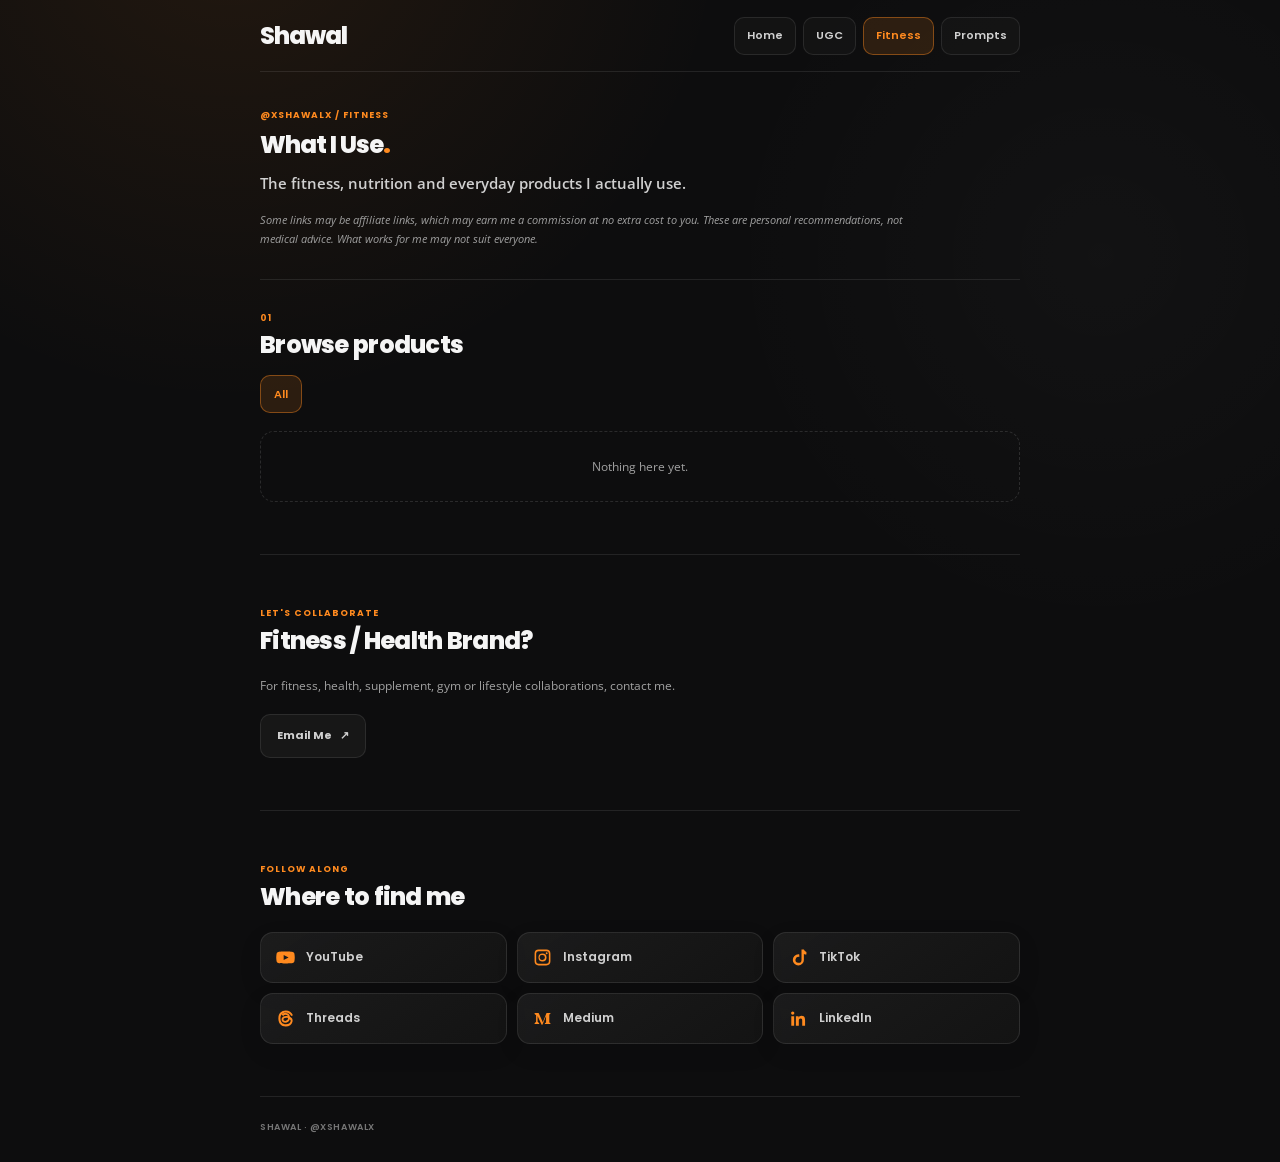
==== fitness/index.html @ 99499e36 "Add data-driven Fitness page and shared four-section navigation" ====
<!doctype html>
<html lang="en">
<head>
  <meta charset="utf-8">
  <meta name="viewport" content="width=device-width, initial-scale=1, viewport-fit=cover">
  <title>Fitness Products I Use | Shawal</title>
  <meta name="description" content="The fitness, nutrition, skincare and everyday products Shawal personally uses and recommends, with direct shopping links.">
  <meta name="author" content="Shawal @xshawalx">
  <meta name="theme-color" content="#0d0d0e">
  <meta name="color-scheme" content="dark">
  <link rel="canonical" href="https://xshawalx.github.io/fitness/">
  <meta property="og:type" content="website">
  <meta property="og:site_name" content="Shawal">
  <meta property="og:title" content="What I Use | Shawal Fitness">
  <meta property="og:description" content="Fitness, nutrition, skincare and everyday products I actually use and recommend.">
  <meta property="og:url" content="https://xshawalx.github.io/fitness/">
  <meta property="og:image" content="https://xshawalx.github.io/assets/social-preview.png">
  <meta property="og:image:alt" content="Shawal (@xshawalx)">
  <meta name="twitter:card" content="summary_large_image">
  <meta name="twitter:title" content="What I Use | Shawal Fitness">
  <meta name="twitter:description" content="My personal fitness, nutrition and skincare recommendations.">
  <meta name="twitter:image" content="https://xshawalx.github.io/assets/social-preview.png">
  <link rel="icon" href="/favicon-shawal.svg" type="image/svg+xml">
  <link rel="preconnect" href="https://fonts.googleapis.com">
  <link rel="preconnect" href="https://fonts.gstatic.com" crossorigin>
  <link href="https://fonts.googleapis.com/css2?family=Open+Sans:wght@400;600;700&family=Poppins:wght@500;600;700;800&display=swap" rel="stylesheet">
  <link rel="stylesheet" href="/styles-v3.css">
  <link rel="stylesheet" href="/assets/css/shared-nav.css">
  <link rel="stylesheet" href="/fitness/styles.css">
  <script src="/links.js" defer></script>
  <script src="/app.js" defer></script>
  <script src="/fitness/data/catalog.js" defer></script>
  <script src="/fitness/fitness.js" defer></script>
  <script type="application/ld+json">
  {
    "@context":"https://schema.org",
    "@type":"CollectionPage",
    "name":"What I Use | Shawal Fitness",
    "description":"Personal fitness, nutrition and skincare product recommendations from Shawal.",
    "url":"https://xshawalx.github.io/fitness/",
    "author":{"@type":"Person","name":"Shawal","url":"https://xshawalx.github.io/"}
  }
  </script>
</head>
<body>
  <a class="skip-link" href="#main">Skip to main content</a>
  <div class="ambient ambient-one" aria-hidden="true"></div>
  <div class="ambient ambient-two" aria-hidden="true"></div>
  <div class="page-shell">
    <header class="topbar xs-header" aria-label="Site header">
      <a class="xs-wordmark" href="/" aria-label="Shawal home">Shawal</a>
      <nav class="xs-nav" aria-label="Primary navigation">
        <a href="/">Home</a>
        <a href="/ugc/">UGC</a>
        <a href="/fitness/" aria-current="page">Fitness</a>
        <a href="/prompts/">Prompts</a>
      </nav>
    </header>

    <main id="main">
      <section class="hero fitness-hero" aria-labelledby="fitness-title">
        <p class="eyebrow">@xshawalx / FITNESS</p>
        <h1 id="fitness-title">What I Use<span aria-hidden="true">.</span></h1>
        <p class="intro">The fitness, nutrition and everyday products I actually use.</p>
        <p class="fitness-disclosure"><em>Some links may be affiliate links, which may earn me a commission at no extra cost to you. These are personal recommendations, not medical advice. What works for me may not suit everyone.</em></p>
      </section>

      <section id="products" class="section fitness-products" aria-labelledby="products-title">
        <div class="section-heading">
          <p class="section-index" aria-hidden="true">01</p>
          <h2 id="products-title">Browse products</h2>
        </div>
        <div id="category-filters" class="fitness-filters" role="group" aria-label="Filter products by category">
          <button type="button" class="fitness-filter" aria-pressed="true">All</button>
        </div>
        <div id="product-grid" class="fitness-grid" aria-live="polite"></div>
        <p id="product-empty" class="fitness-empty" role="status">Nothing here yet.</p>
        <noscript><p class="noscript-note">Enable JavaScript to browse products and open the original purchase links.</p></noscript>
      </section>

      <section id="fitness-services" class="section fitness-services" aria-labelledby="services-title" hidden>
        <div class="section-heading">
          <p class="section-index" aria-hidden="true">02</p>
          <h2 id="services-title">Fitness Services &amp; Referrals</h2>
        </div>
        <div id="service-grid" class="fitness-grid"></div>
      </section>

      <section class="section fitness-collab" aria-labelledby="collab-title">
        <div class="section-heading">
          <p class="section-index" aria-hidden="true">LET'S COLLABORATE</p>
          <h2 id="collab-title">Fitness / Health Brand?</h2>
        </div>
        <p>For fitness, health, supplement, gym or lifestyle collaborations, contact me.</p>
        <a class="fitness-cta fitness-cta--outline" href="mailto:xshawalx@gmail.com?subject=Fitness%20Brand%20Collaboration">Email Me <span aria-hidden="true">↗</span></a>
      </section>

      <section class="section fitness-social" aria-labelledby="social-title">
        <div class="section-heading">
          <p class="section-index" aria-hidden="true">FOLLOW ALONG</p>
          <h2 id="social-title">Where to find me</h2>
        </div>
        <div id="social-links" class="social-grid" aria-label="Shawal's public profiles"></div>
        <noscript><p class="noscript-note">Find @xshawalx on YouTube, Instagram, TikTok, Threads and Medium, or Mohd Noor Shawal on LinkedIn.</p></noscript>
      </section>
    </main>
    <footer class="footer"><p>Shawal <span aria-hidden="true">·</span> @xshawalx</p></footer>
  </div>
</body>
</html>
---- styles-v3.css ----
:root {
  --bg: #0d0d0e;
  --surface: #121212;
  --card: #171717;
  --card-2: #1d1d1d;
  --line: rgba(255,255,255,.09);
  --ink: #f5f5f5;
  --muted: #a0a0a0;
  --soft: #d0d0d0;
  --accent: #ff8a1f;
  --accent-soft: rgba(255,138,31,.13);
  --shadow: 0 16px 44px rgba(0,0,0,.22);

  --content-max: 760px;
  --heading-size: 24px;
  --radius-card: 18px;
  --radius-control: 11px;
  --radius-pill: 999px;

  --space-1: 6px;
  --space-2: 9px;
  --space-3: 13px;
  --space-4: 18px;
  --space-5: 24px;
  --space-6: 34px;
  --space-7: 48px;
  --space-8: 68px;

  --motion-fast: 160ms;
  --motion-base: 220ms;
  --ease: cubic-bezier(.2,.8,.2,1);
}

* { box-sizing: border-box; }

html {
  background: var(--bg);
  scroll-behavior: smooth;
}

body {
  margin: 0;
  min-width: 0;
  min-height: 100vh;
  overflow-x: hidden;
  background:
    radial-gradient(circle at 18% -8%, rgba(255,138,31,.09), transparent 31rem),
    radial-gradient(circle at 86% 22%, rgba(255,255,255,.025), transparent 24rem),
    var(--bg);
  color: var(--ink);
  font-family: "Open Sans", Arial, sans-serif;
  font-size: 16px;
  line-height: 1.6;
  -webkit-font-smoothing: antialiased;
  text-rendering: optimizeLegibility;
}

a {
  color: inherit;
  text-decoration: none;
  -webkit-tap-highlight-color: transparent;
}

a:focus-visible,
[role="link"]:focus-visible {
  outline: 2px solid var(--accent);
  outline-offset: 3px;
}

::selection {
  background: var(--accent);
  color: #17120d;
}

.ambient {
  position: fixed;
  z-index: -1;
  pointer-events: none;
  border-radius: 50%;
  filter: blur(90px);
  opacity: .16;
}

.ambient-one {
  width: 22rem;
  height: 22rem;
  top: -10rem;
  left: -8rem;
  background: var(--accent);
}

.ambient-two {
  width: 18rem;
  height: 18rem;
  top: 34rem;
  right: -10rem;
  background: #6d6258;
  opacity: .08;
}

.skip-link {
  position: fixed;
  z-index: 100;
  top: 12px;
  left: 12px;
  padding: 9px 13px;
  border-radius: 9px;
  background: var(--accent);
  color: #17120d;
  font: 700 12px "Poppins", sans-serif;
  transform: translateY(-180%);
  transition: transform var(--motion-fast) var(--ease);
}

.skip-link:focus { transform: translateY(0); }

.page-shell {
  width: min(calc(100% - 40px), var(--content-max));
  margin-inline: auto;
  padding-bottom: max(28px, env(safe-area-inset-bottom));
}

.topbar {
  min-height: 72px;
  display: flex;
  align-items: center;
  justify-content: space-between;
  gap: 18px;
  border-bottom: 1px solid var(--line);
}

.wordmark {
  font: 800 var(--heading-size)/1 "Poppins", sans-serif;
  letter-spacing: -.04em;
  color: var(--ink);
}

.wordmark:hover { color: var(--accent); }

.mini-nav {
  display: flex;
  align-items: center;
  gap: 7px;
}

.mini-nav a {
  min-height: 38px;
  display: inline-flex;
  align-items: center;
  padding: 0 12px;
  border: 1px solid var(--line);
  border-radius: 10px;
  background: rgba(23,23,23,.72);
  color: var(--soft);
  font: 600 11px "Poppins", sans-serif;
  transition: color var(--motion-fast), border-color var(--motion-fast), background var(--motion-fast);
}

.mini-nav a:hover {
  color: var(--accent);
  border-color: rgba(255,138,31,.42);
  background: var(--accent-soft);
}

.hero {
  padding: 48px 0 46px;
  border-bottom: 1px solid var(--line);
}

.eyebrow,
.project-kicker,
.section-index {
  margin: 0;
  color: var(--accent);
  font: 700 9px/1.4 "Poppins", sans-serif;
  letter-spacing: .11em;
  text-transform: uppercase;
}

.hero h1 {
  margin: 9px 0 0;
  font: 800 var(--heading-size)/1.15 "Poppins", sans-serif;
  letter-spacing: -.04em;
  color: var(--ink);
}

.hero h1 span { color: var(--accent); }

.intro {
  max-width: none;
  margin: 14px 0 0;
  color: var(--soft);
  font: 600 .9rem/1.6 "Open Sans", sans-serif;
  white-space: nowrap;
}

.section {
  padding: 52px 0;
  border-bottom: 1px solid var(--line);
}

.section-heading {
  display: flex;
  flex-direction: column;
  align-items: flex-start;
  gap: 7px;
  margin-bottom: 20px;
}

.section-heading h2,
.support h2 {
  margin: 0;
  color: var(--ink);
  font: 800 var(--heading-size)/1.2 "Poppins", sans-serif;
  letter-spacing: -.03em;
}

.social-grid {
  display: grid;
  grid-template-columns: repeat(2, minmax(0,1fr));
  gap: 10px;
}

.social-link {
  min-width: 0;
  min-height: 58px;
  display: flex;
  align-items: center;
  gap: 11px;
  padding: 0 15px;
  border: 1px solid var(--line);
  border-radius: 13px;
  background: linear-gradient(145deg, rgba(29,29,29,.92), rgba(20,20,20,.96));
  color: var(--soft);
  box-shadow: 0 8px 24px rgba(0,0,0,.08);
  font: 600 12px "Poppins", sans-serif;
  transition: transform var(--motion-base) var(--ease), color var(--motion-fast), border-color var(--motion-fast), background var(--motion-fast);
}

.social-link:hover {
  transform: translateY(-2px);
  color: var(--ink);
  border-color: rgba(255,138,31,.38);
  background: linear-gradient(145deg, rgba(255,138,31,.12), rgba(23,23,23,.98));
}

.social-icon {
  width: 19px;
  height: 19px;
  flex: 0 0 auto;
  color: var(--accent);
}

.social-label {
  min-width: 0;
  overflow: hidden;
  text-overflow: ellipsis;
  white-space: nowrap;
}

.project-grid {
  display: grid;
  gap: 14px;
}

.project-card {
  min-height: 0;
  display: flex;
  flex-direction: column;
  justify-content: flex-start;
  gap: 16px;
  padding: 20px;
  overflow: hidden;
  position: relative;
  border: 1px solid var(--line);
  border-radius: var(--radius-card);
  background: linear-gradient(145deg, var(--card), #141414);
  box-shadow: var(--shadow);
  transition: transform var(--motion-base) var(--ease), border-color var(--motion-fast), background var(--motion-base);
}

.project-card::after {
  content: "";
  position: absolute;
  width: 140px;
  height: 140px;
  right: -70px;
  top: -70px;
  border-radius: 50%;
  background: var(--accent);
  filter: blur(55px);
  opacity: 0;
  transition: opacity var(--motion-base);
  pointer-events: none;
}

.project-card--featured {
  background:
    linear-gradient(145deg, rgba(255,138,31,.10), rgba(23,23,23,.98) 52%),
    var(--card);
}

.project-card:hover {
  transform: translateY(-3px);
  border-color: rgba(255,138,31,.38);
}

.project-card:hover::after { opacity: .14; }

.project-card h3 {
  margin: 8px 0 8px;
  color: var(--ink);
  font-family: "Poppins", sans-serif;
  font-size: var(--heading-size);
  font-weight: 800;
  line-height: 1.2;
  letter-spacing: -.03em;
}

.project-card p:not(.project-kicker) {
  max-width: 31rem;
  margin: 0;
  color: var(--muted);
  font-size: 12px;
  line-height: 1.65;
}

.project-cta {
  margin-top: 2px;
  display: flex;
  align-items: center;
  justify-content: space-between;
  gap: 12px;
  color: var(--soft);
  font: 700 11px "Poppins", sans-serif;
}

.project-card:hover .project-cta { color: var(--accent); }

.support {
  display: grid;
  gap: 22px;
  padding: 52px 0;
  border-bottom: 1px solid var(--line);
}

.support .section-index { margin-bottom: 7px; }

.support p:not(.section-index) {
  max-width: 460px;
  margin: 10px 0 0;
  color: var(--muted);
  font-size: 12px;
  line-height: 1.65;
}

.support-actions {
  display: flex;
  flex-wrap: wrap;
  gap: 9px;
}

.support-link {
  min-height: 42px;
  display: inline-flex;
  align-items: center;
  justify-content: center;
  gap: 7px;
  padding: 0 15px;
  border: 1px solid var(--line);
  border-radius: 10px;
  background: var(--card);
  color: var(--soft);
  font: 700 10px "Poppins", sans-serif;
  transition: color var(--motion-fast), border-color var(--motion-fast), background var(--motion-fast), transform var(--motion-fast);
}

.support-link--primary {
  border-color: var(--accent);
  background: var(--accent);
  color: #17120d;
}

.support-link:hover {
  transform: translateY(-2px);
  color: var(--accent);
  border-color: var(--accent);
  background: var(--accent-soft);
}

.support-link--primary:hover {
  color: var(--ink);
  background: rgba(255,138,31,.16);
}

.noscript-note {
  margin: 0;
  padding: 14px;
  border: 1px solid var(--line);
  border-radius: 12px;
  background: var(--card);
  color: var(--muted);
  font-size: 12px;
}

.footer {
  padding: 24px 0 0;
  color: #777;
  font: 600 9px "Poppins", sans-serif;
  letter-spacing: .06em;
  text-transform: uppercase;
}

.footer p { margin: 0; }

@media (min-width: 640px) {
  .social-grid {
    grid-template-columns: repeat(3, minmax(0,1fr));
  }

  .project-grid {
    grid-template-columns: repeat(2, minmax(0,1fr));
  }

  .support {
    grid-template-columns: minmax(0,1fr) auto;
    align-items: end;
  }

  .support-actions {
    justify-content: flex-end;
    max-width: 330px;
  }
}

@media (max-width: 420px) {
  :root { --heading-size: 22px; }

  .page-shell {
    width: min(calc(100% - 28px), var(--content-max));
  }

  .topbar { min-height: 68px; }

  .mini-nav a {
    min-height: 36px;
    padding-inline: 10px;
    font-size: 10px;
  }

  .hero {
    padding: 42px 0 40px;
  }

  .intro {
    font-size: .88rem;
    white-space: normal;
  }

  .section,
  .support {
    padding: 42px 0;
  }

  .social-grid {
    grid-template-columns: 1fr 1fr;
  }

  .social-link {
    min-height: 54px;
    padding-inline: 13px;
  }

  .project-card {
    padding: 18px;
  }

  .support-actions {
    display: grid;
    grid-template-columns: 1fr;
  }

  .support-link { width: 100%; }
}

@media (max-width: 340px) {
  .social-grid { grid-template-columns: 1fr; }

  .mini-nav { gap: 4px; }
  .mini-nav a { padding-inline: 8px; }
}

@media (prefers-reduced-motion: reduce) {
  html { scroll-behavior: auto; }

  *,
  *::before,
  *::after {
    scroll-behavior: auto !important;
    transition-duration: .01ms !important;
    animation-duration: .01ms !important;
    animation-iteration-count: 1 !important;
  }
}
---- assets/css/shared-nav.css ----
/* One shared header/navigation across Home, UGC, Fitness and Prompts.
   Hosted by the root Pages site: /assets/css/shared-nav.css
   Keep the same classes and markup across all four sections. */
.xs-header,
.site-header.xs-header,
.topbar.xs-header {
  box-sizing: border-box;
  width: min(calc(100% - 40px), 760px);
  margin-inline: auto;
  min-height: 72px;
  height: auto;
  padding: 0;
  display: flex;
  flex-direction: row;
  flex-wrap: nowrap;
  align-items: center;
  justify-content: space-between;
  gap: 16px;
  border: 0;
  border-bottom: 1px solid rgba(255,255,255,.09);
  background: transparent;
  position: relative;
  z-index: 20;
}
.topbar.xs-header { width: 100%; }
.xs-header .xs-wordmark {
  display: inline-flex;
  align-items: center;
  flex: 0 0 auto;
  width: auto;
  min-width: 0;
  margin: 0;
  color: #f5f5f5;
  font: 800 24px/1 "Poppins", Arial, sans-serif;
  letter-spacing: -.04em;
  text-transform: none;
  white-space: nowrap;
  text-decoration: none;
}
.xs-header .xs-wordmark:hover { color: #ff8a1f; }
.xs-header .xs-nav {
  display: flex;
  align-items: center;
  gap: 7px;
  margin: 0;
  flex: 0 1 auto;
  min-width: 0;
}
.xs-header .xs-nav a {
  box-sizing: border-box;
  position: static;
  display: inline-flex;
  align-items: center;
  justify-content: center;
  flex: 0 0 auto;
  min-height: 38px;
  padding: 0 12px;
  border: 1px solid rgba(255,255,255,.09);
  border-radius: 10px;
  background: rgba(23,23,23,.72);
  color: #d0d0d0;
  font: 600 11px/1.2 "Poppins", Arial, sans-serif;
  letter-spacing: 0;
  white-space: nowrap;
  text-transform: none;
  text-decoration: none;
  transition: color 160ms, border-color 160ms, background 160ms;
}
.xs-header .xs-nav a::after { content: none; display: none; }
.xs-header .xs-nav a:hover,
.xs-header .xs-nav a[aria-current="page"] {
  border-color: rgba(255,138,31,.42);
  background: rgba(255,138,31,.13);
  color: #ff8a1f;
}
.xs-header .xs-nav a:focus-visible,
.xs-header .xs-wordmark:focus-visible {
  outline: 2px solid #ff8a1f;
  outline-offset: 3px;
}
@media (max-width: 520px) {
  .xs-header,
  .site-header.xs-header,
  .topbar.xs-header {
    width: min(calc(100% - 28px), 760px);
    min-height: 0;
    padding-block: 15px 12px;
    flex-wrap: wrap;
    align-items: center;
    gap: 13px 0;
  }
  .topbar.xs-header { width: 100%; }
  .xs-header .xs-wordmark { font-size: 22px; }
  .xs-header .xs-nav {
    width: 100%;
    display: grid;
    grid-template-columns: repeat(4, minmax(0, 1fr));
    gap: 5px;
  }
  .xs-header .xs-nav a {
    min-width: 0;
    min-height: 40px;
    padding: 0 4px;
    font-size: 10px;
  }
}
@media (max-width: 340px) {
  .xs-header .xs-nav { gap: 4px; }
  .xs-header .xs-nav a { font-size: 9px; padding: 0 2px; }
}
@media (prefers-reduced-motion: reduce) {
  .xs-header .xs-nav a { transition: none; }
}
---- fitness/styles.css ----
/* Extends the root homepage design tokens; no separate brand palette. */
.fitness-hero { padding: 37px 0 30px; }
.fitness-hero .intro { white-space: normal; font-size: .91rem; max-width: 36rem; }
.fitness-disclosure { max-width: 42rem; margin: 16px 0 0; color: var(--muted); font: 400 11px/1.7 "Open Sans",sans-serif; }
.fitness-products { padding-top: 32px; }
.fitness-products .section-heading { margin-bottom: 15px; }
.fitness-filters { display: flex; flex-wrap: wrap; gap: 7px; margin: 0 0 18px; }
.fitness-filter { min-height: 38px; padding: 0 13px; border: 1px solid var(--line); border-radius: 10px; background: rgba(23,23,23,.72); color: var(--soft); cursor: pointer; font: 600 11px "Poppins",sans-serif; transition: background var(--motion-fast), color var(--motion-fast), border-color var(--motion-fast); }
.fitness-filter:hover,.fitness-filter[aria-pressed="true"] { color: var(--accent); border-color: rgba(255,138,31,.42); background: var(--accent-soft); }
.fitness-filter:focus-visible,.fitness-cta:focus-visible,.fitness-copy:focus-visible { outline: 2px solid var(--accent); outline-offset: 3px; }
.fitness-grid { display: grid; grid-template-columns: minmax(0,1fr); gap: 14px; }
.fitness-card { min-width: 0; padding: 15px; border: 1px solid var(--line); border-radius: var(--radius-card); background: linear-gradient(145deg,var(--card),#141414); box-shadow: var(--shadow); display: flex; flex-direction: column; gap: 14px; }
.fitness-image-wrap { position: relative; width: 100%; aspect-ratio: 1.25/1; border-radius: 11px; border: 1px solid var(--line); overflow: hidden; background: #212121; display: grid; place-items: center; }
.fitness-image { width: 100%; height: 100%; object-fit: contain; display: block; }
.fitness-badges { display:flex; flex-wrap:wrap; gap:5px; }
.fitness-badge { display:inline-flex; padding:5px 8px; border-radius:999px; background: var(--accent-soft); border:1px solid rgba(255,138,31,.36); color:var(--accent); font:700 9px/1.2 "Poppins",sans-serif; }
.fitness-badge--disclosure { color:var(--soft); background:rgba(255,255,255,.06); border-color:var(--line); }
.fitness-card h3 { margin: 0; font: 700 17px/1.35 "Poppins",sans-serif; letter-spacing:-.02em; }
.fitness-points { margin:0; padding-left:18px; list-style-type:disc; color:var(--soft); font-size:12px; line-height:1.6; }
.fitness-points li + li { margin-top: 6px; }
.fitness-card-actions { margin-top:auto; display:flex; flex-wrap:wrap; gap:8px; }
.fitness-cta,.fitness-copy { min-height:44px; padding:10px 16px; border:1px solid var(--accent); border-radius:10px; background:var(--accent); color:#17120d; font:700 11px/1.25 "Poppins",sans-serif; text-align:center; cursor:pointer; text-decoration:none; display:inline-flex; align-items:center; justify-content:center; gap:8px; flex:1 1 auto; transition:background var(--motion-fast),color var(--motion-fast); }
.fitness-cta:hover,.fitness-copy:hover { background:var(--accent-soft); color:var(--ink); }
.fitness-cta--outline { flex:0 0 auto; border:1px solid var(--line); background:var(--card); color:var(--soft); }
.fitness-cta--outline:hover { border-color:var(--accent); color:var(--accent); }
.fitness-empty { margin:0; padding:25px 15px; border:1px dashed rgba(255,255,255,.12); border-radius:14px; color:var(--muted); font-size:12px; text-align:center; }
.fitness-collab p:not(.section-index) { margin:0 0 18px; max-width:500px; color:var(--muted); font-size:12px; line-height:1.7; }
.fitness-social { border-bottom:1px solid var(--line); }
.fitness-social .social-link { min-height:51px; }
.fitness-service-copy { margin:0; color:var(--muted); font-size:12px; }
.fitness-service-location { color:var(--soft); font-size:11px; margin:0; }
.fitness-code { display:flex; align-items:center; gap:9px; margin:0; font-size:12px; }
.fitness-code strong { color:var(--accent); letter-spacing:.08em; }
.fitness-code small { color:var(--muted); }
.fitness-copy-feedback { min-height:16px; margin:0; font-size:11px; color:var(--accent); }
[hidden] { display:none!important; }
@media (min-width:640px) {
  .fitness-grid { grid-template-columns:repeat(2,minmax(0,1fr)); }
  .fitness-card { padding:18px; }
}
@media (max-width:420px) {
  .fitness-hero { padding:30px 0 27px; }
  .fitness-products { padding-top:30px; }
  .fitness-filters { gap:6px; }
  .fitness-filter { padding-inline:10px; font-size:10px; }
  .fitness-card { padding:13px; }
  .fitness-card h3 { font-size:16px; }
}
@media (prefers-reduced-motion:reduce) {
  .fitness-filter,.fitness-cta,.fitness-copy { transition:none; }
}
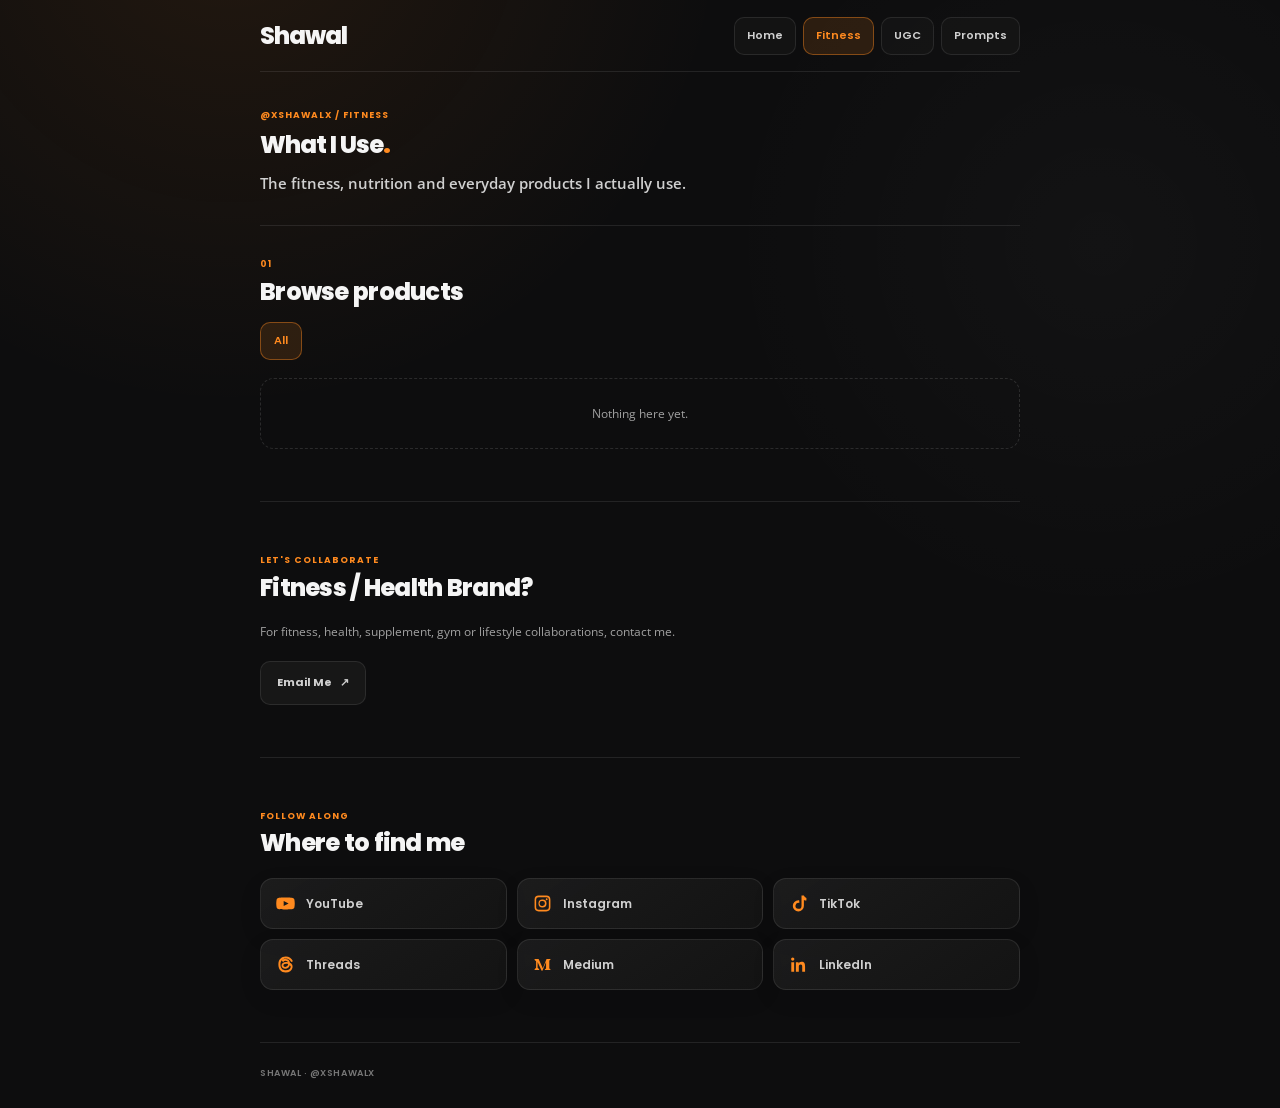
==== commit 04cbdd4b: "Reorder site navigation and remove Fitness disclosure paragraph" ====
--- a/fitness/index.html
+++ b/fitness/index.html
@@ -51,8 +51,8 @@
       <a class="xs-wordmark" href="/" aria-label="Shawal home">Shawal</a>
       <nav class="xs-nav" aria-label="Primary navigation">
         <a href="/">Home</a>
+        <a href="/fitness/" aria-current="page">Fitness</a>
         <a href="/ugc/">UGC</a>
-        <a href="/fitness/" aria-current="page">Fitness</a>
         <a href="/prompts/">Prompts</a>
       </nav>
     </header>
@@ -62,7 +62,6 @@
         <p class="eyebrow">@xshawalx / FITNESS</p>
         <h1 id="fitness-title">What I Use<span aria-hidden="true">.</span></h1>
         <p class="intro">The fitness, nutrition and everyday products I actually use.</p>
-        <p class="fitness-disclosure"><em>Some links may be affiliate links, which may earn me a commission at no extra cost to you. These are personal recommendations, not medical advice. What works for me may not suit everyone.</em></p>
       </section>
 
       <section id="products" class="section fitness-products" aria-labelledby="products-title">
--- a/fitness/styles.css
+++ b/fitness/styles.css
@@ -1,7 +1,6 @@
 /* Extends the root homepage design tokens; no separate brand palette. */
 .fitness-hero { padding: 37px 0 30px; }
 .fitness-hero .intro { white-space: normal; font-size: .91rem; max-width: 36rem; }
-.fitness-disclosure { max-width: 42rem; margin: 16px 0 0; color: var(--muted); font: 400 11px/1.7 "Open Sans",sans-serif; }
 .fitness-products { padding-top: 32px; }
 .fitness-products .section-heading { margin-bottom: 15px; }
 .fitness-filters { display: flex; flex-wrap: wrap; gap: 7px; margin: 0 0 18px; }
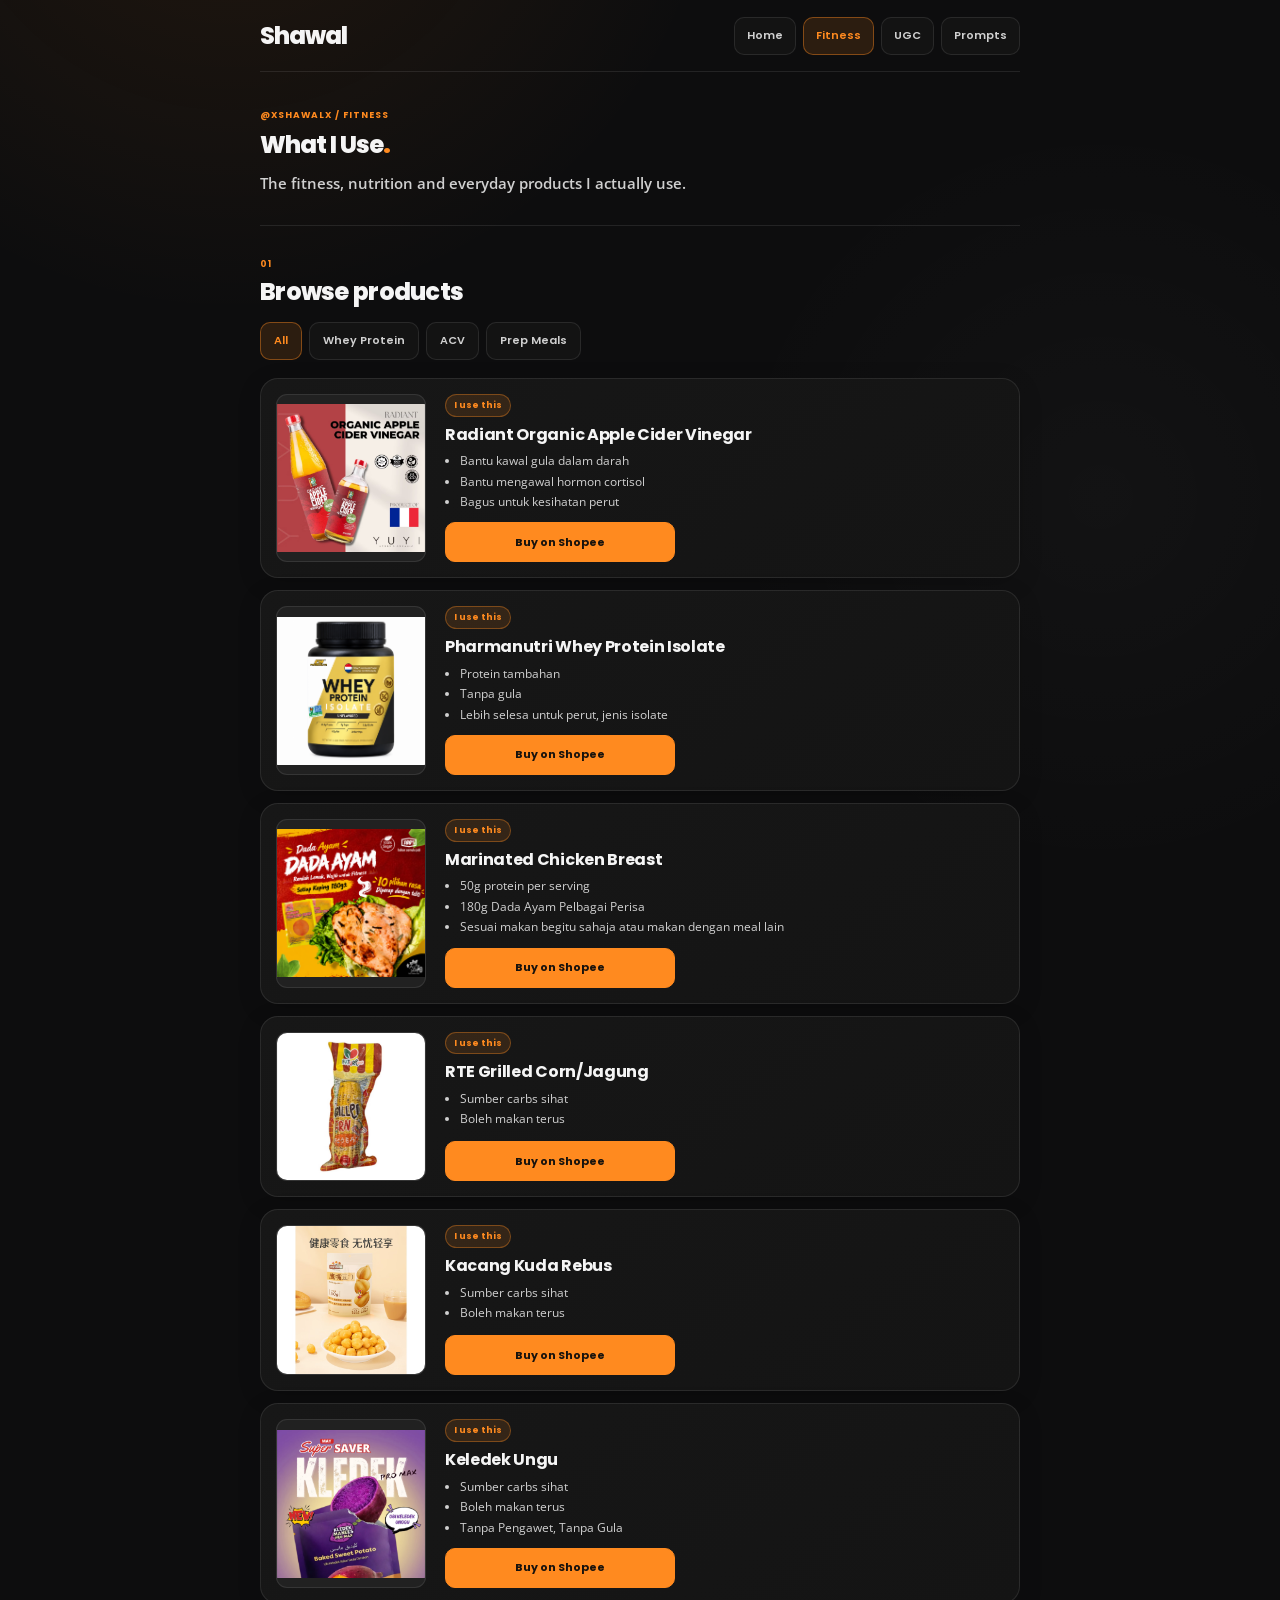
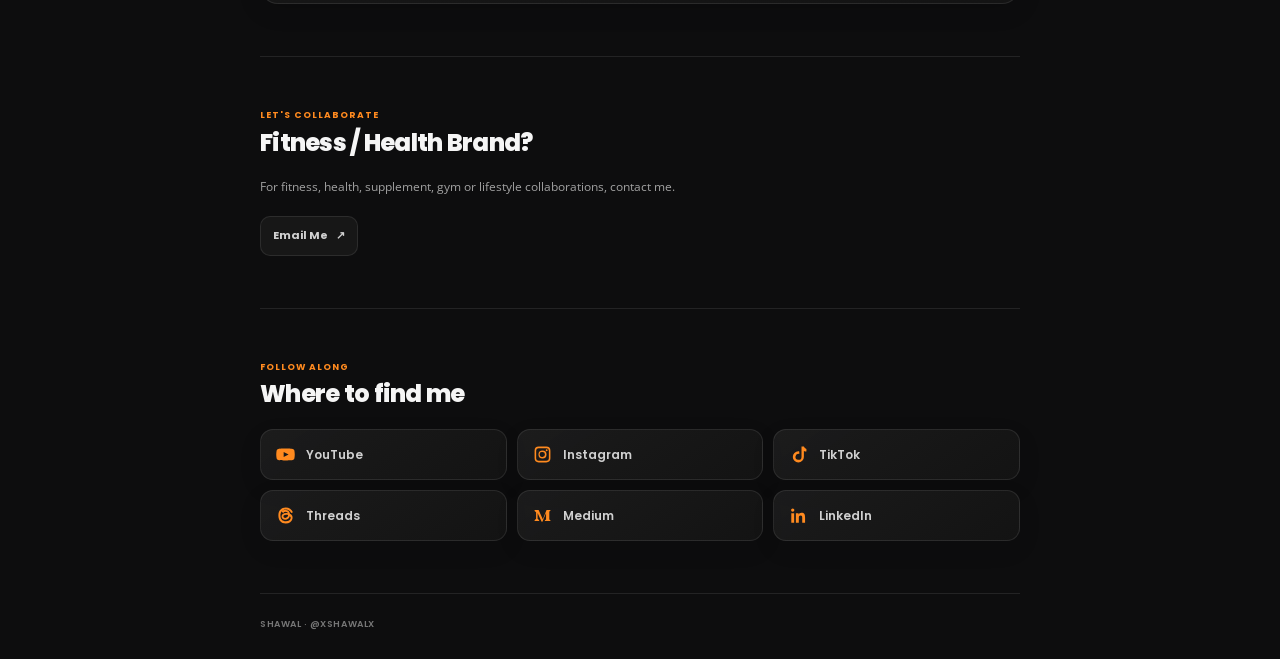
==== commit 38b94bb9: "Prepare unified GA4 pageview and Shopee click tracking for all website sections" ====
--- a/fitness/index.html
+++ b/fitness/index.html
@@ -41,6 +41,7 @@
     "author":{"@type":"Person","name":"Shawal","url":"https://xshawalx.github.io/"}
   }
   </script>
+  <script src="/assets/js/analytics.js" defer></script>
 </head>
 <body>
   <a class="skip-link" href="#main">Skip to main content</a>
--- a/fitness/styles.css
+++ b/fitness/styles.css
@@ -7,18 +7,30 @@
 .fitness-filter { min-height: 38px; padding: 0 13px; border: 1px solid var(--line); border-radius: 10px; background: rgba(23,23,23,.72); color: var(--soft); cursor: pointer; font: 600 11px "Poppins",sans-serif; transition: background var(--motion-fast), color var(--motion-fast), border-color var(--motion-fast); }
 .fitness-filter:hover,.fitness-filter[aria-pressed="true"] { color: var(--accent); border-color: rgba(255,138,31,.42); background: var(--accent-soft); }
 .fitness-filter:focus-visible,.fitness-cta:focus-visible,.fitness-copy:focus-visible { outline: 2px solid var(--accent); outline-offset: 3px; }
-.fitness-grid { display: grid; grid-template-columns: minmax(0,1fr); gap: 14px; }
-.fitness-card { min-width: 0; padding: 15px; border: 1px solid var(--line); border-radius: var(--radius-card); background: linear-gradient(145deg,var(--card),#141414); box-shadow: var(--shadow); display: flex; flex-direction: column; gap: 14px; }
-.fitness-image-wrap { position: relative; width: 100%; aspect-ratio: 1.25/1; border-radius: 11px; border: 1px solid var(--line); overflow: hidden; background: #212121; display: grid; place-items: center; }
-.fitness-image { width: 100%; height: 100%; object-fit: contain; display: block; }
+/* Compact list rows: product image on the left, text and CTA on the right. */
+.fitness-grid { display:grid; grid-template-columns:minmax(0,1fr); gap:10px; }
+.fitness-card {
+  display:grid; grid-template-columns:clamp(88px,28%,144px) minmax(0,1fr);
+  align-items:stretch; gap:14px; min-width:0; padding:13px;
+  border:1px solid var(--line); border-radius:var(--radius-card);
+  background:linear-gradient(145deg,var(--card),#141414); box-shadow:0 6px 24px rgba(0,0,0,.14);
+}
+.fitness-image-wrap {
+  width:100%; min-width:0; min-height:100%; aspect-ratio:auto; border-radius:11px;
+  border:1px solid var(--line); overflow:hidden; background:#212121;
+  display:grid; place-items:center;
+}
+.fitness-image { display:block; width:100%; height:100%; max-height:190px; object-fit:contain; }
+.fitness-card-body { display:flex; flex-direction:column; align-items:flex-start; min-width:0; gap:7px; }
+.fitness-card-body > * { max-width:100%; }
 .fitness-badges { display:flex; flex-wrap:wrap; gap:5px; }
 .fitness-badge { display:inline-flex; padding:5px 8px; border-radius:999px; background: var(--accent-soft); border:1px solid rgba(255,138,31,.36); color:var(--accent); font:700 9px/1.2 "Poppins",sans-serif; }
 .fitness-badge--disclosure { color:var(--soft); background:rgba(255,255,255,.06); border-color:var(--line); }
-.fitness-card h3 { margin: 0; font: 700 17px/1.35 "Poppins",sans-serif; letter-spacing:-.02em; }
-.fitness-points { margin:0; padding-left:18px; list-style-type:disc; color:var(--soft); font-size:12px; line-height:1.6; }
-.fitness-points li + li { margin-top: 6px; }
-.fitness-card-actions { margin-top:auto; display:flex; flex-wrap:wrap; gap:8px; }
-.fitness-cta,.fitness-copy { min-height:44px; padding:10px 16px; border:1px solid var(--accent); border-radius:10px; background:var(--accent); color:#17120d; font:700 11px/1.25 "Poppins",sans-serif; text-align:center; cursor:pointer; text-decoration:none; display:inline-flex; align-items:center; justify-content:center; gap:8px; flex:1 1 auto; transition:background var(--motion-fast),color var(--motion-fast); }
+.fitness-card h3 { margin:0; font:700 15px/1.35 "Poppins",sans-serif; letter-spacing:-.02em; overflow-wrap:anywhere; }
+.fitness-points { margin:0; padding-left:15px; list-style-type:disc; color:var(--soft); font-size:11px; line-height:1.45; }
+.fitness-points li + li { margin-top:3px; }
+.fitness-card-actions { margin-top:auto; padding-top:5px; display:flex; flex-wrap:wrap; gap:8px; width:100%; }
+.fitness-cta,.fitness-copy { min-height:40px; padding:9px 12px; border:1px solid var(--accent); border-radius:10px; background:var(--accent); color:#17120d; font:700 11px/1.25 "Poppins",sans-serif; text-align:center; cursor:pointer; text-decoration:none; display:inline-flex; align-items:center; justify-content:center; gap:8px; flex:1 1 auto; transition:background var(--motion-fast),color var(--motion-fast); }
 .fitness-cta:hover,.fitness-copy:hover { background:var(--accent-soft); color:var(--ink); }
 .fitness-cta--outline { flex:0 0 auto; border:1px solid var(--line); background:var(--card); color:var(--soft); }
 .fitness-cta--outline:hover { border-color:var(--accent); color:var(--accent); }
@@ -34,16 +46,24 @@
 .fitness-copy-feedback { min-height:16px; margin:0; font-size:11px; color:var(--accent); }
 [hidden] { display:none!important; }
 @media (min-width:640px) {
-  .fitness-grid { grid-template-columns:repeat(2,minmax(0,1fr)); }
-  .fitness-card { padding:18px; }
+  .fitness-grid { grid-template-columns:minmax(0,1fr); gap:12px; }
+  .fitness-card { grid-template-columns:150px minmax(0,1fr); padding:15px; gap:19px; }
+  .fitness-card h3 { font-size:16px; }
+  .fitness-points { font-size:12px; }
+  .fitness-image { max-height:190px; }
+  .fitness-card-actions { max-width:230px; }
 }
 @media (max-width:420px) {
   .fitness-hero { padding:30px 0 27px; }
   .fitness-products { padding-top:30px; }
   .fitness-filters { gap:6px; }
   .fitness-filter { padding-inline:10px; font-size:10px; }
-  .fitness-card { padding:13px; }
-  .fitness-card h3 { font-size:16px; }
+  .fitness-card { grid-template-columns:clamp(82px,29%,110px) minmax(0,1fr); padding:10px; gap:10px; }
+  .fitness-card-body { gap:6px; }
+  .fitness-card h3 { font-size:13px; }
+  .fitness-badge { font-size:8px; padding:4px 6px; }
+  .fitness-points { font-size:10px; line-height:1.4; padding-left:13px; }
+  .fitness-cta { font-size:10px; }
 }
 @media (prefers-reduced-motion:reduce) {
   .fitness-filter,.fitness-cta,.fitness-copy { transition:none; }
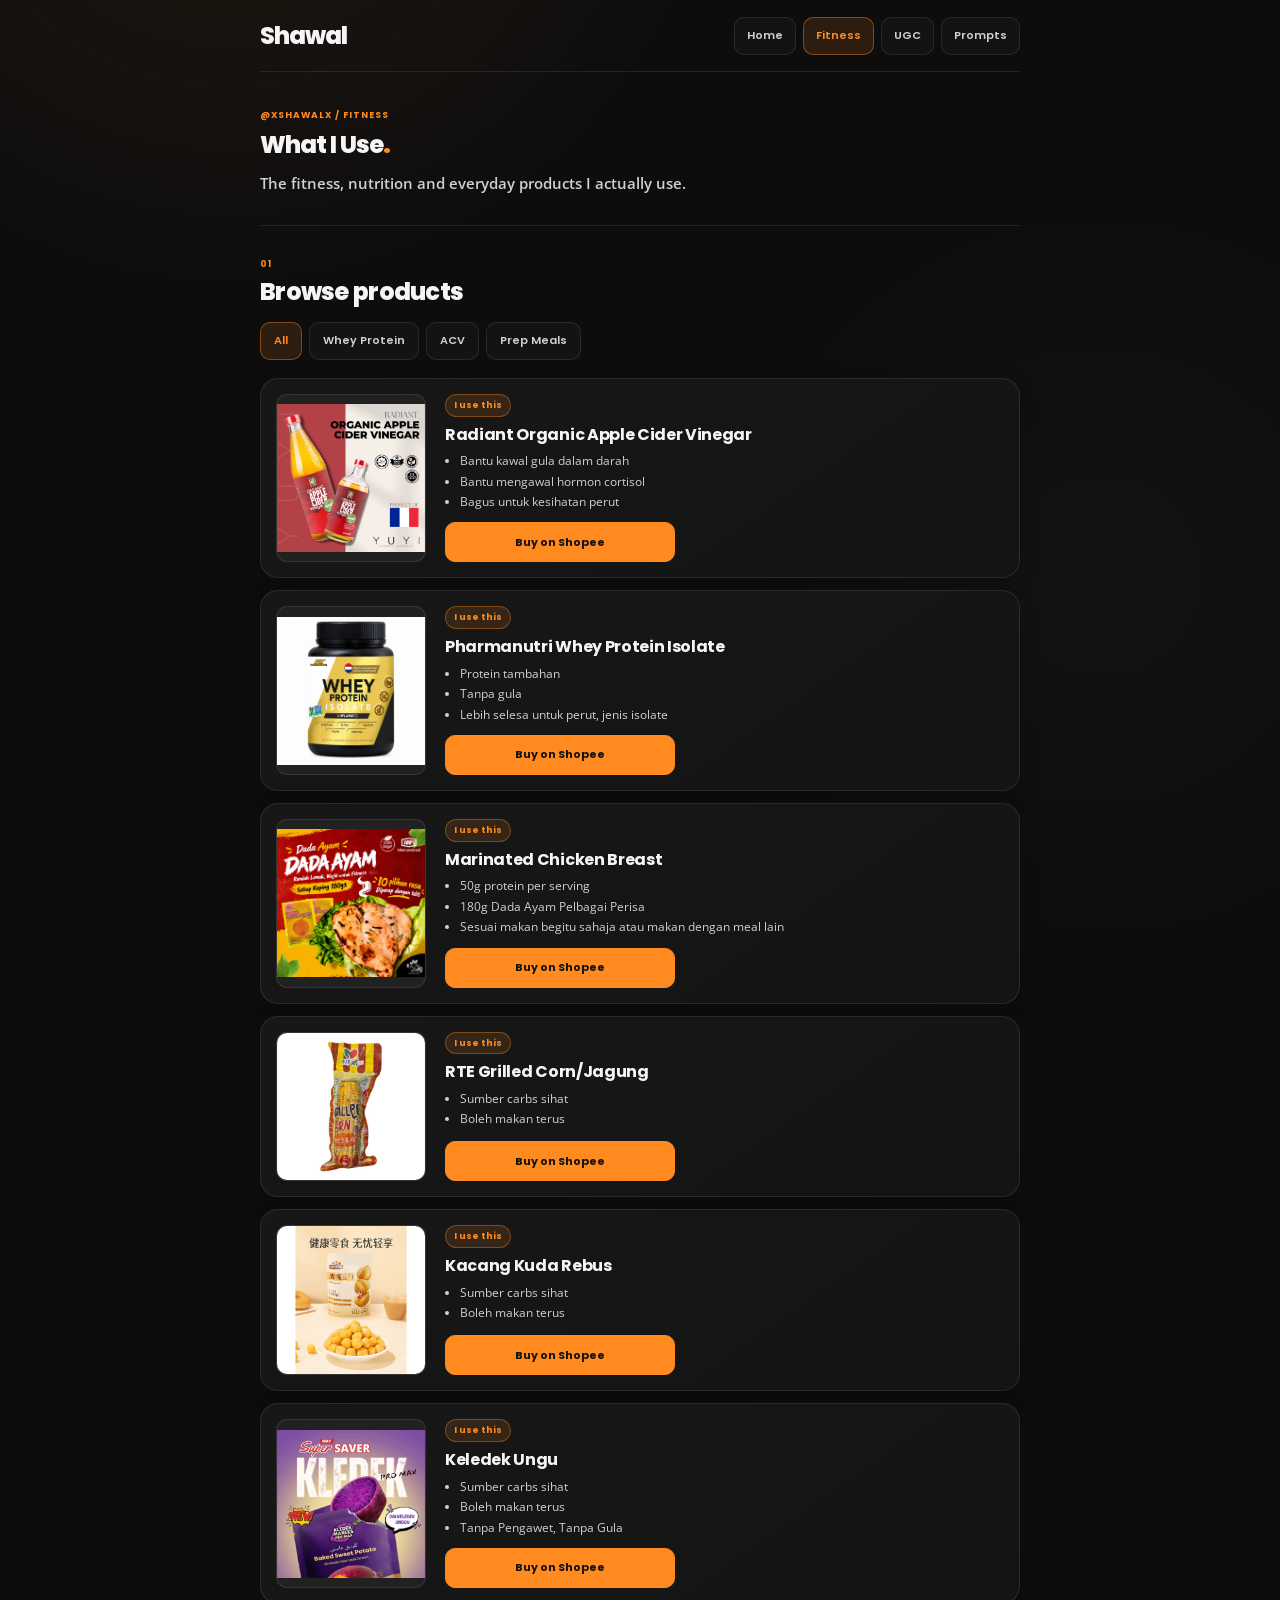
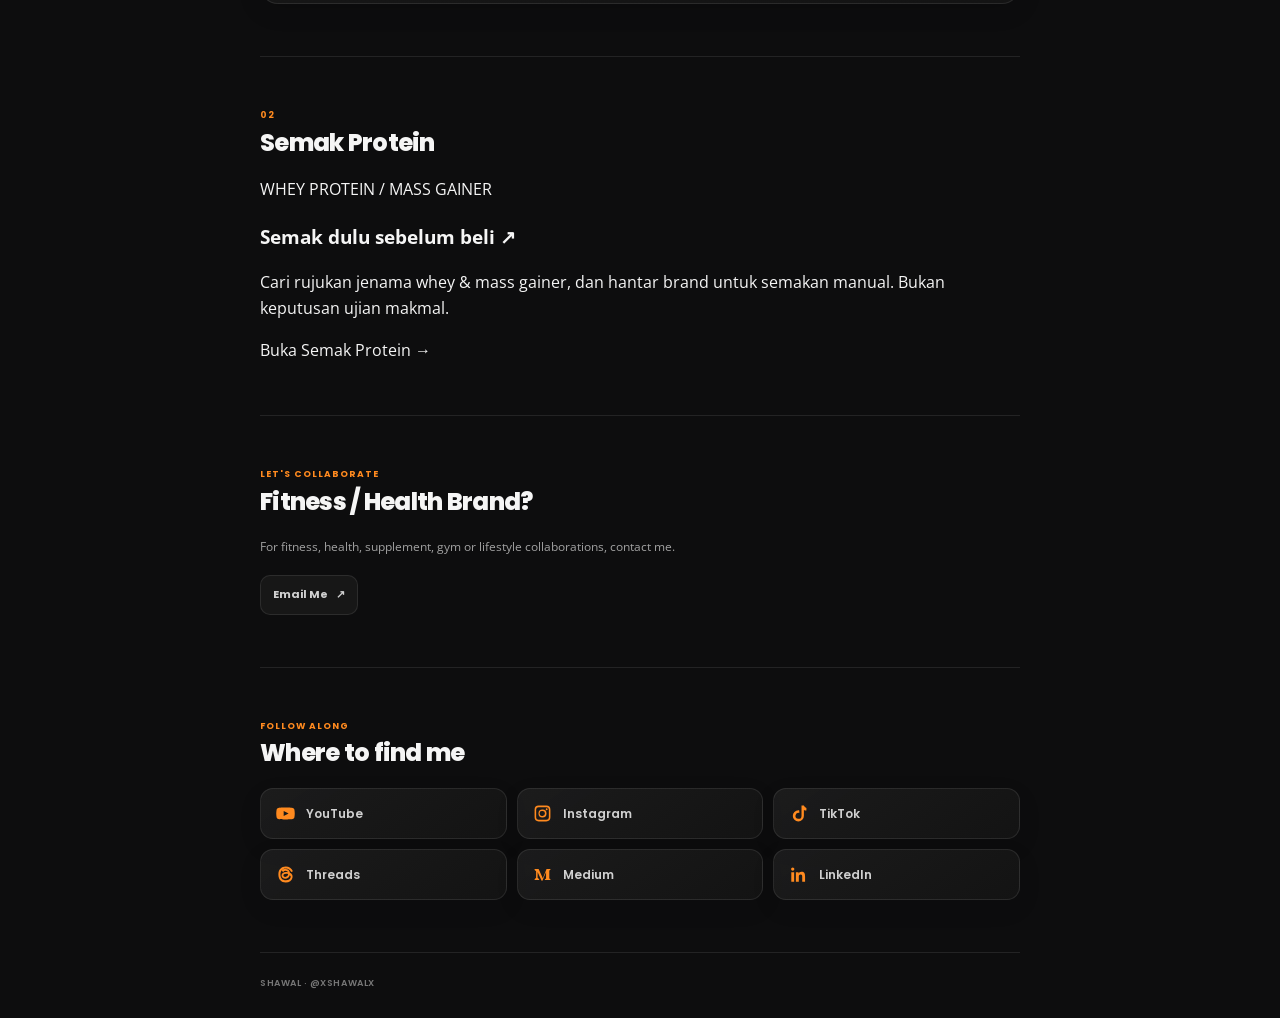
==== commit 0b75aec7: "Add Fitness section 02 linking to Semak Protein" ====
--- a/fitness/index.html
+++ b/fitness/index.html
@@ -78,6 +78,15 @@
         <noscript><p class="noscript-note">Enable JavaScript to browse products and open the original purchase links.</p></noscript>
       </section>
 
+      <section id="semak-protein" class="section fitness-resource" aria-labelledby="semak-protein-title">
+        <div class="section-heading"><p class="section-index" aria-hidden="true">02</p><h2 id="semak-protein-title">Semak Protein</h2></div>
+        <a class="fitness-resource-card" href="/fitness/semak-protein/">
+          <div><p class="fitness-resource-kicker">WHEY PROTEIN / MASS GAINER</p><h3>Semak dulu sebelum beli ↗</h3>
+          <p>Cari rujukan jenama whey &amp; mass gainer, dan hantar brand untuk semakan manual. Bukan keputusan ujian makmal.</p></div>
+          <span class="fitness-resource-link">Buka Semak Protein →</span>
+        </a>
+      </section>
+
       <section id="fitness-services" class="section fitness-services" aria-labelledby="services-title" hidden>
         <div class="section-heading">
           <p class="section-index" aria-hidden="true">02</p>
